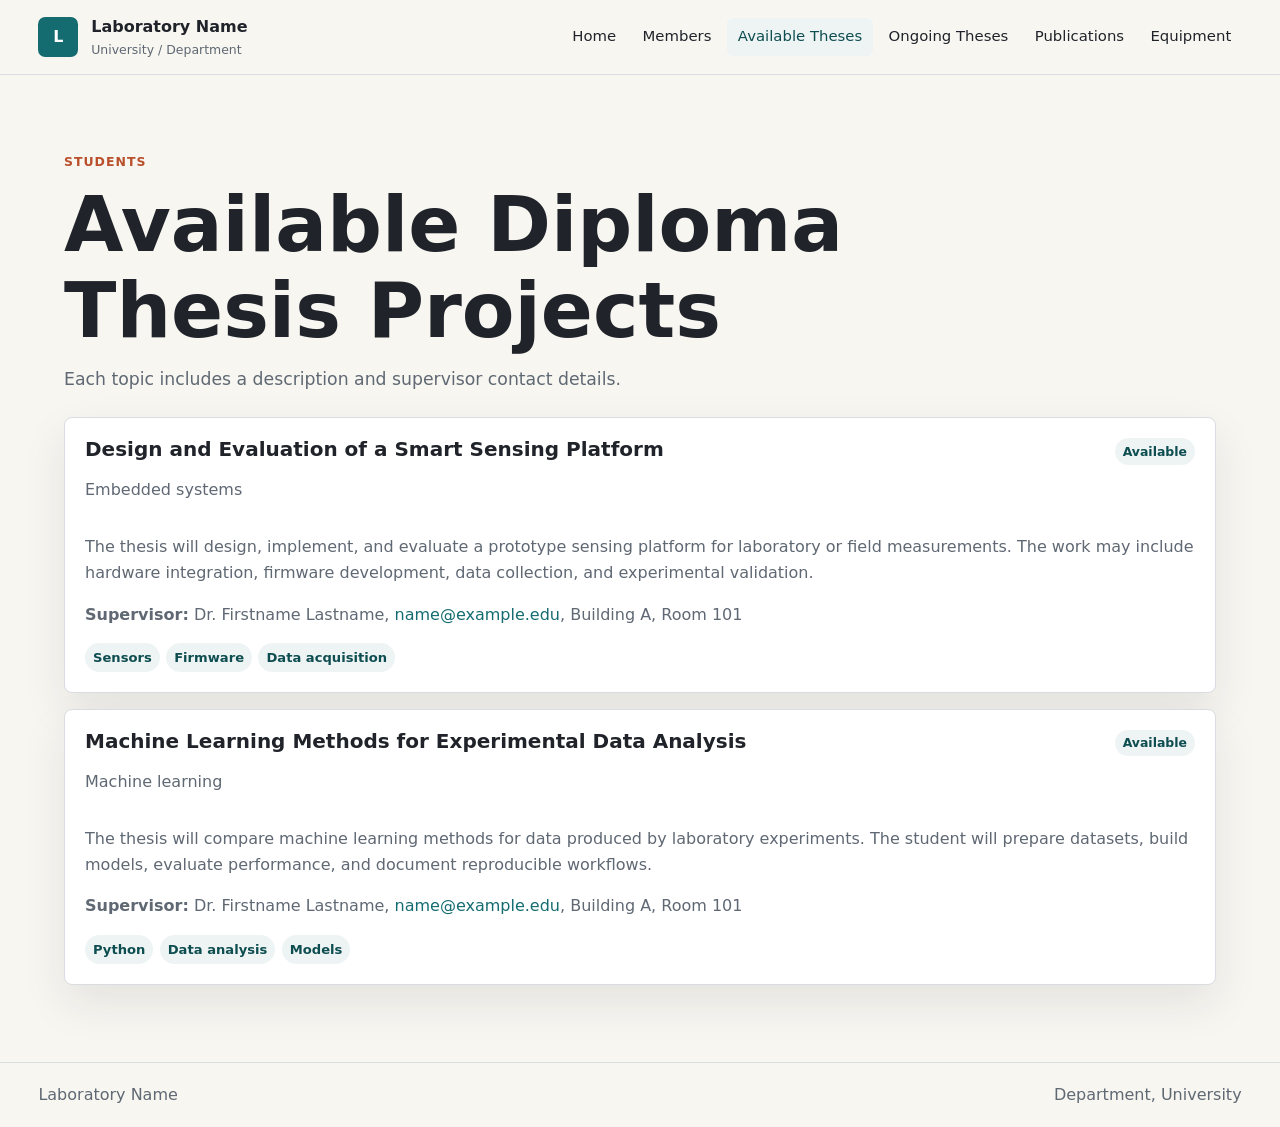
==== available-theses.html @ 0ec5addf "first commit" ====
<!doctype html>
<html lang="en">
  <head>
    <meta charset="utf-8">
    <meta name="viewport" content="width=device-width, initial-scale=1">
    <title>Available Diploma Theses | Lab Website</title>
    <link rel="stylesheet" href="assets/styles.css">
    <script src="assets/site.js" defer></script>
  </head>
  <body data-page="available-theses">
    <header class="site-header">
      <a class="brand" href="index.html"><span class="brand-mark">L</span><span><strong>Laboratory Name</strong><small>University / Department</small></span></a>
      <button class="nav-toggle" type="button" aria-label="Toggle navigation" aria-expanded="false">Menu</button>
      <nav class="site-nav" aria-label="Primary navigation">
        <a href="index.html">Home</a><a href="members.html">Members</a><a href="available-theses.html">Available Theses</a><a href="ongoing-theses.html">Ongoing Theses</a><a href="publications.html">Publications</a><a href="equipment.html">Equipment</a>
      </nav>
    </header>
    <main class="page">
      <section class="page-heading">
        <p class="eyebrow">Students</p>
        <h1>Available Diploma Thesis Projects</h1>
        <p>Each topic includes a description and supervisor contact details.</p>
      </section>
      <section id="available-theses-list" class="stack" aria-live="polite"></section>
    </main>
    <footer class="site-footer"><span>Laboratory Name</span><span>Department, University</span></footer>
  </body>
</html>
---- assets/styles.css ----
:root {
  --bg: #f7f6f1;
  --surface: #ffffff;
  --ink: #20242a;
  --muted: #5f6873;
  --line: #d9dde2;
  --accent: #146c70;
  --accent-dark: #0e4d50;
  --warm: #b94f2b;
  --soft: #eef4f4;
  --shadow: 0 18px 45px rgba(32, 36, 42, 0.09);
}

* {
  box-sizing: border-box;
}

body {
  margin: 0;
  color: var(--ink);
  background: var(--bg);
  font-family: Inter, ui-sans-serif, system-ui, -apple-system, BlinkMacSystemFont, "Segoe UI", sans-serif;
  line-height: 1.6;
}

a {
  color: var(--accent);
  text-decoration: none;
}

a:hover {
  color: var(--accent-dark);
}

.site-header {
  position: sticky;
  top: 0;
  z-index: 20;
  display: flex;
  align-items: center;
  justify-content: space-between;
  gap: 1rem;
  padding: 0.9rem clamp(1rem, 3vw, 2.5rem);
  background: rgba(247, 246, 241, 0.94);
  border-bottom: 1px solid var(--line);
  backdrop-filter: blur(12px);
}

.brand {
  display: inline-flex;
  align-items: center;
  gap: 0.8rem;
  min-width: 15rem;
  color: var(--ink);
}

.brand-mark {
  display: grid;
  width: 2.5rem;
  height: 2.5rem;
  place-items: center;
  color: #fff;
  font-weight: 800;
  background: var(--accent);
  border-radius: 0.45rem;
}

.brand strong,
.brand small {
  display: block;
}

.brand small {
  color: var(--muted);
  font-size: 0.78rem;
}

.site-nav {
  display: flex;
  flex-wrap: wrap;
  justify-content: flex-end;
  gap: 0.35rem;
}

.site-nav a {
  padding: 0.45rem 0.65rem;
  color: var(--ink);
  border-radius: 0.4rem;
  font-size: 0.93rem;
}

.site-nav a:hover,
.site-nav a[aria-current="page"] {
  color: var(--accent-dark);
  background: var(--soft);
}

.nav-toggle {
  display: none;
  border: 1px solid var(--line);
  color: var(--ink);
  background: var(--surface);
  border-radius: 0.4rem;
  padding: 0.45rem 0.7rem;
}

.hero {
  min-height: calc(100vh - 5rem);
  display: grid;
  align-items: end;
  padding: clamp(5rem, 11vw, 8rem) clamp(1rem, 5vw, 5rem) clamp(3rem, 7vw, 5rem);
  color: #fff;
  background:
    linear-gradient(90deg, rgba(10, 30, 34, 0.88), rgba(10, 30, 34, 0.46)),
    url("images/lab-hero.svg") center / cover;
}

.hero-content {
  max-width: 48rem;
}

.eyebrow {
  margin: 0 0 0.6rem;
  color: var(--warm);
  font-size: 0.78rem;
  font-weight: 800;
  letter-spacing: 0.08em;
  text-transform: uppercase;
}

.hero .eyebrow {
  color: #f7c59b;
}

h1,
h2,
h3 {
  margin: 0;
  line-height: 1.12;
}

h1 {
  font-size: clamp(2.6rem, 6vw, 5.8rem);
}

h2 {
  font-size: clamp(1.8rem, 3vw, 2.8rem);
}

h3 {
  font-size: 1.2rem;
}

.lead {
  max-width: 42rem;
  margin: 1rem 0 0;
  font-size: clamp(1.1rem, 2vw, 1.35rem);
}

.hero-actions {
  display: flex;
  flex-wrap: wrap;
  gap: 0.75rem;
  margin-top: 1.5rem;
}

.button {
  display: inline-flex;
  align-items: center;
  justify-content: center;
  min-height: 2.75rem;
  padding: 0.65rem 1rem;
  color: #fff;
  background: var(--accent);
  border: 1px solid var(--accent);
  border-radius: 0.45rem;
  font-weight: 700;
}

.button:hover {
  color: #fff;
  background: var(--accent-dark);
}

.button.secondary {
  color: #fff;
  background: rgba(255, 255, 255, 0.12);
  border-color: rgba(255, 255, 255, 0.65);
}

.section,
.page {
  padding: clamp(2.5rem, 6vw, 5rem) clamp(1rem, 5vw, 5rem);
}

.section-heading,
.page-heading {
  max-width: 52rem;
  margin-bottom: 1.5rem;
}

.page-heading p:not(.eyebrow) {
  margin: 0.75rem 0 0;
  color: var(--muted);
  font-size: 1.08rem;
}

.two-column {
  display: grid;
  grid-template-columns: repeat(2, minmax(0, 1fr));
  gap: clamp(1.25rem, 4vw, 3rem);
  max-width: 70rem;
}

.muted {
  background: var(--soft);
}

.stat-grid,
.card-grid {
  display: grid;
  grid-template-columns: repeat(3, minmax(0, 1fr));
  gap: 1rem;
}

.stat-grid article,
.card,
.thesis,
.publication {
  background: var(--surface);
  border: 1px solid var(--line);
  border-radius: 0.5rem;
  box-shadow: var(--shadow);
}

.stat-grid article {
  padding: 1.25rem;
}

.stat-grid strong {
  display: block;
  margin-bottom: 0.35rem;
  font-size: 1.2rem;
}

.stat-grid span,
.meta,
.contact,
.publication-details,
.card p,
.thesis p,
.publication p {
  color: var(--muted);
}

.card {
  padding: 1.2rem;
}

.card h2,
.thesis h2,
.publication h2 {
  font-size: 1.25rem;
}

.role {
  margin: 0.15rem 0 0.8rem;
  color: var(--warm);
  font-weight: 700;
}

.contact {
  display: grid;
  gap: 0.25rem;
  margin: 0.9rem 0;
  font-size: 0.94rem;
}

.tag-list {
  display: flex;
  flex-wrap: wrap;
  gap: 0.4rem;
  margin-top: 0.85rem;
}

.tag {
  padding: 0.25rem 0.5rem;
  color: var(--accent-dark);
  background: var(--soft);
  border-radius: 999px;
  font-size: 0.82rem;
  font-weight: 700;
}

.stack {
  display: grid;
  gap: 1rem;
  max-width: 75rem;
}

.thesis,
.publication {
  padding: 1.25rem;
}

.record-header {
  display: flex;
  justify-content: space-between;
  gap: 1rem;
  align-items: flex-start;
}

.status {
  flex: 0 0 auto;
  padding: 0.2rem 0.5rem;
  color: var(--accent-dark);
  background: var(--soft);
  border-radius: 999px;
  font-size: 0.78rem;
  font-weight: 800;
}

.publication-details {
  margin: 0.5rem 0;
}

.link-row {
  display: flex;
  flex-wrap: wrap;
  gap: 0.65rem;
  margin-top: 0.9rem;
}

.link-row a {
  font-weight: 800;
}

.site-footer {
  display: flex;
  justify-content: space-between;
  gap: 1rem;
  padding: 1.2rem clamp(1rem, 3vw, 2.5rem);
  color: var(--muted);
  border-top: 1px solid var(--line);
}

.notice {
  padding: 1rem;
  color: var(--muted);
  background: var(--surface);
  border: 1px dashed var(--line);
  border-radius: 0.5rem;
}

@media (max-width: 860px) {
  .site-header {
    align-items: flex-start;
  }

  .nav-toggle {
    display: inline-flex;
  }

  .site-nav {
    display: none;
    position: absolute;
    top: 4.5rem;
    left: 1rem;
    right: 1rem;
    flex-direction: column;
    padding: 0.75rem;
    background: var(--surface);
    border: 1px solid var(--line);
    border-radius: 0.5rem;
    box-shadow: var(--shadow);
  }

  .site-nav.is-open {
    display: flex;
  }

  .two-column,
  .stat-grid,
  .card-grid {
    grid-template-columns: 1fr;
  }

  .hero {
    min-height: 34rem;
  }

  .record-header,
  .site-footer {
    flex-direction: column;
  }
}
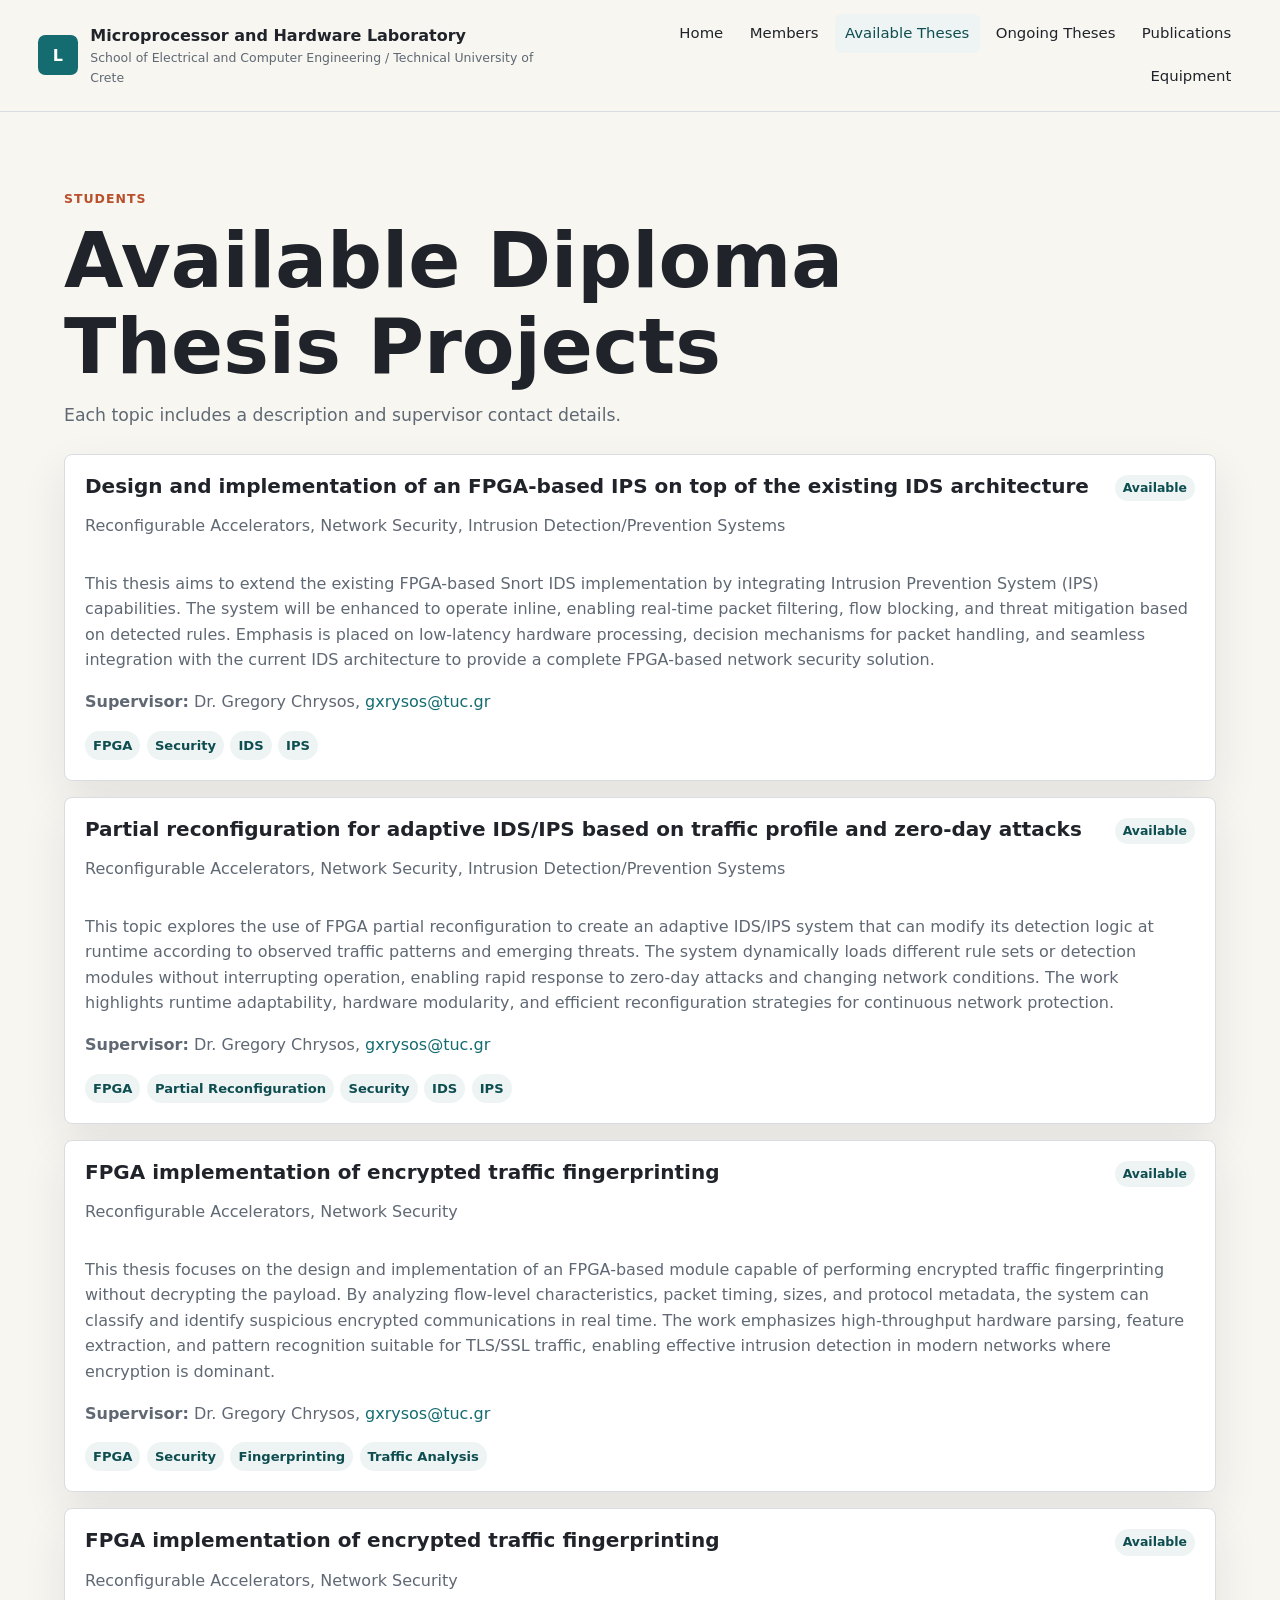
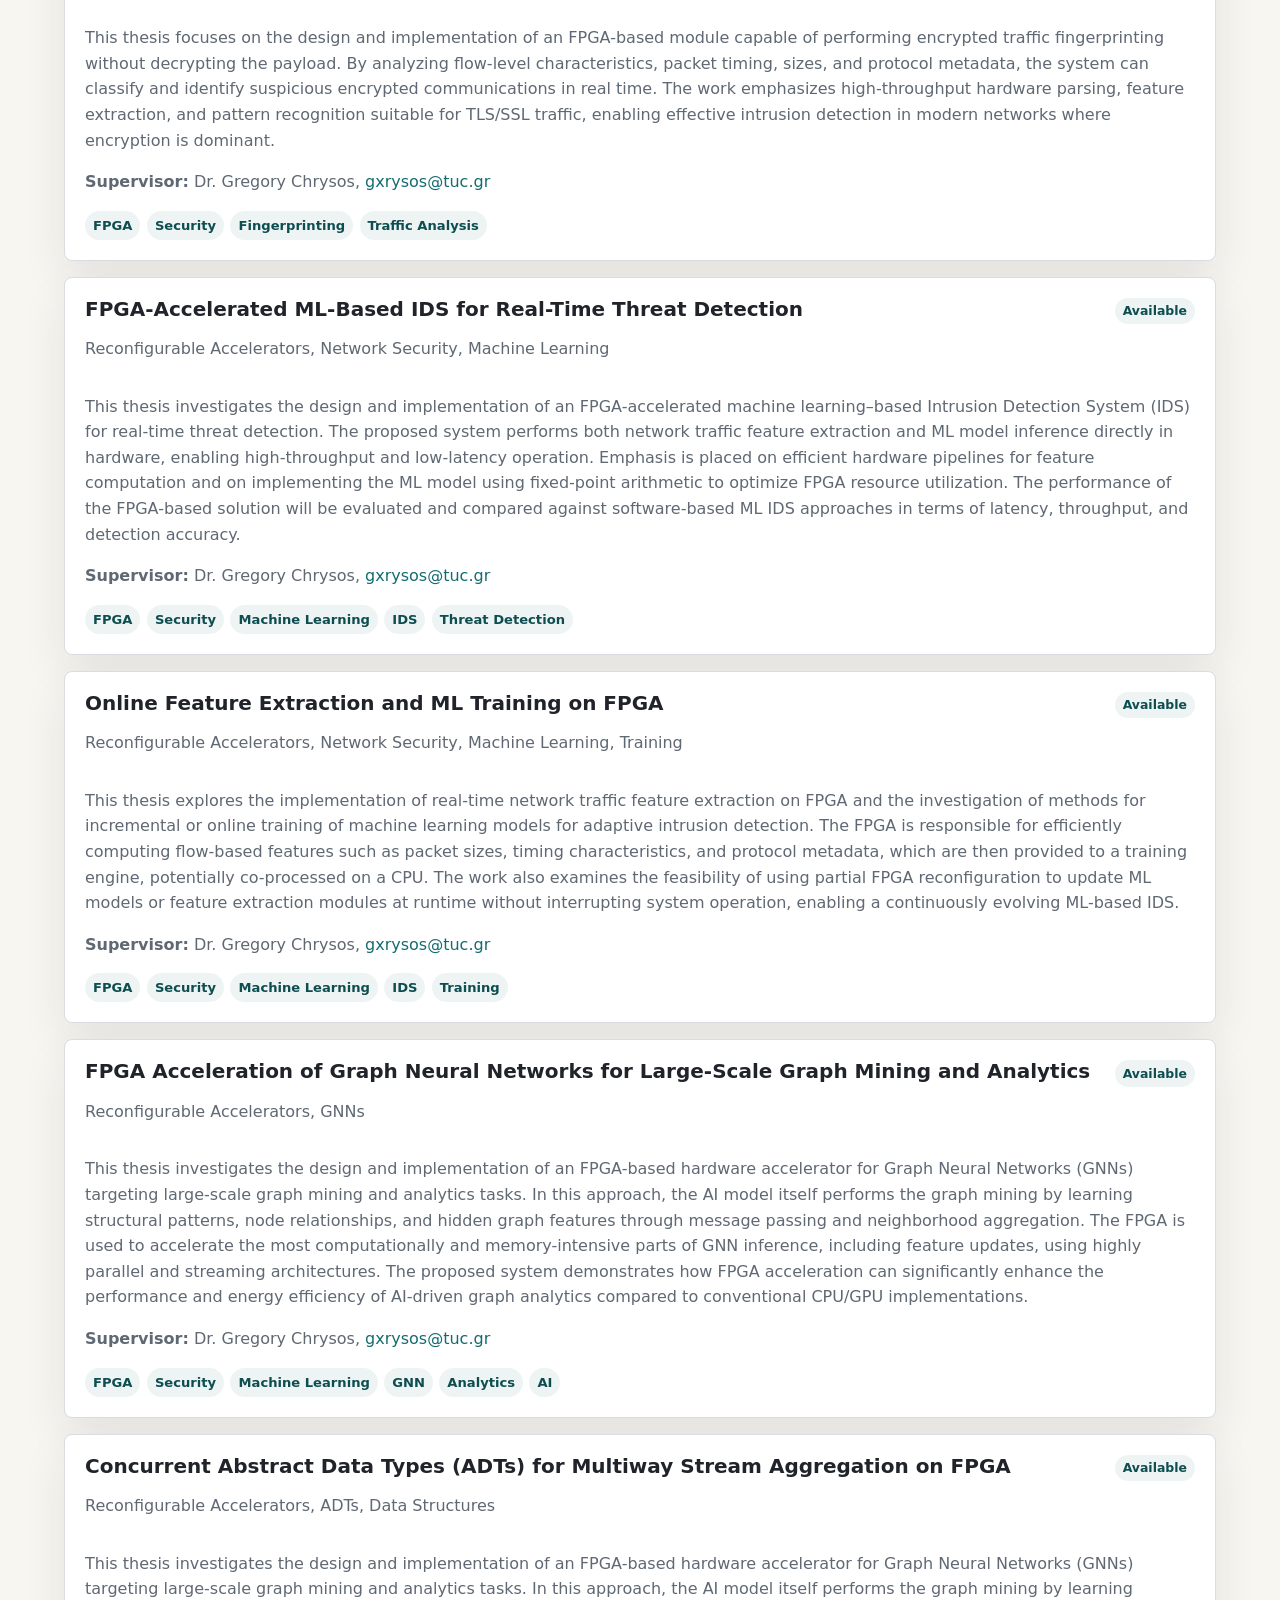
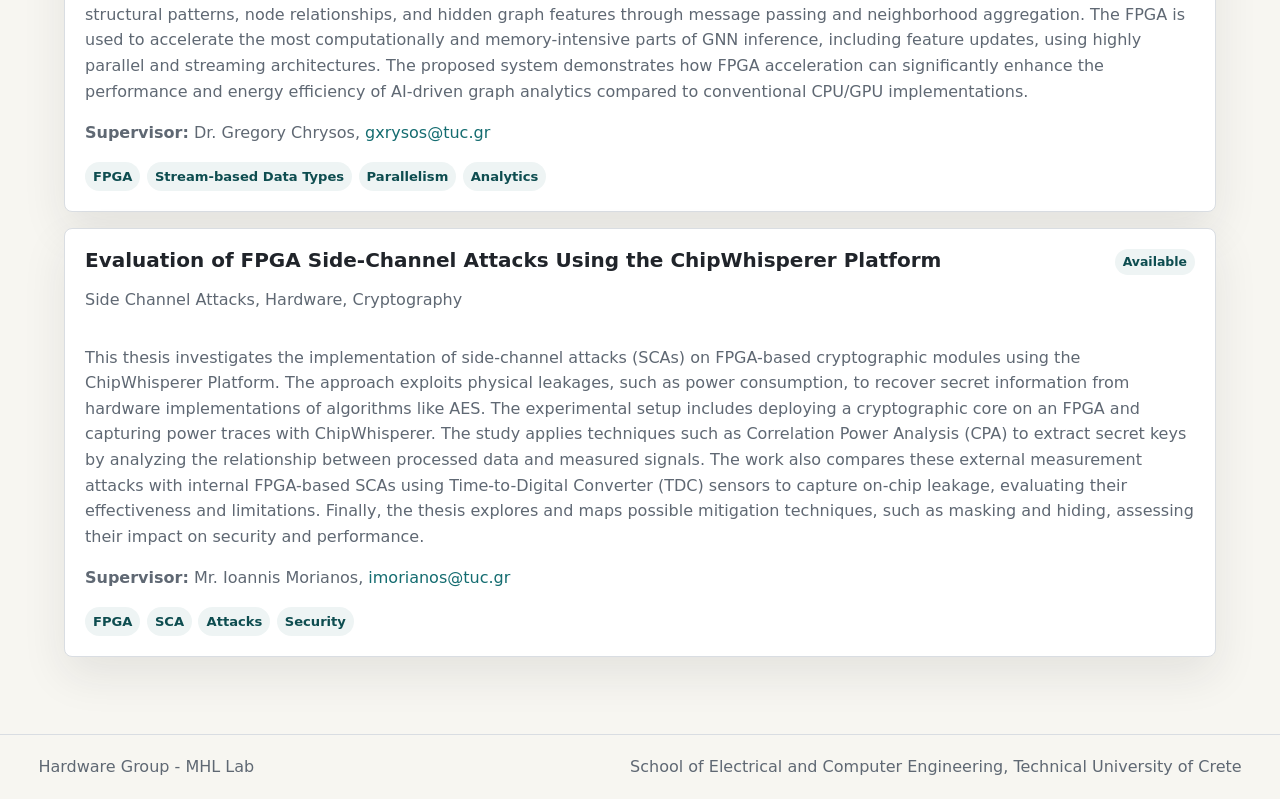
==== commit 4b7e1ad0: "update headers and footers" ====
--- a/available-theses.html
+++ b/available-theses.html
@@ -9,7 +9,7 @@
   </head>
   <body data-page="available-theses">
     <header class="site-header">
-      <a class="brand" href="index.html"><span class="brand-mark">L</span><span><strong>Laboratory Name</strong><small>University / Department</small></span></a>
+      <a class="brand" href="index.html"><span class="brand-mark">L</span><span><strong>Microprocessor and Hardware Laboratory</strong><small>School of Electrical and Computer Engineering / Technical University of Crete</small></span></a>
       <button class="nav-toggle" type="button" aria-label="Toggle navigation" aria-expanded="false">Menu</button>
       <nav class="site-nav" aria-label="Primary navigation">
         <a href="index.html">Home</a><a href="members.html">Members</a><a href="available-theses.html">Available Theses</a><a href="ongoing-theses.html">Ongoing Theses</a><a href="publications.html">Publications</a><a href="equipment.html">Equipment</a>
@@ -23,6 +23,6 @@
       </section>
       <section id="available-theses-list" class="stack" aria-live="polite"></section>
     </main>
-    <footer class="site-footer"><span>Laboratory Name</span><span>Department, University</span></footer>
+    <footer class="site-footer"><span>Hardware Group - MHL Lab</span><span>School of Electrical and Computer Engineering, Technical University of Crete</span></footer>
   </body>
 </html>
--- a/assets/styles.css
+++ b/assets/styles.css
@@ -221,6 +221,34 @@
   display: grid;
   grid-template-columns: repeat(3, minmax(0, 1fr));
   gap: 1rem;
+}
+
+.member-sections {
+  display: grid;
+  gap: clamp(1.75rem, 4vw, 3rem);
+}
+
+.member-group {
+  display: grid;
+  gap: 1rem;
+}
+
+.member-group-heading {
+  display: flex;
+  align-items: end;
+  justify-content: space-between;
+  gap: 1rem;
+  padding-bottom: 0.65rem;
+  border-bottom: 1px solid var(--line);
+}
+
+.member-group-heading h2 {
+  font-size: clamp(1.35rem, 2.4vw, 2rem);
+}
+
+.member-group-heading span {
+  color: var(--muted);
+  font-size: 0.94rem;
 }
 
 .stat-grid article,
@@ -385,6 +413,11 @@
     grid-template-columns: 1fr;
   }
 
+  .member-group-heading {
+    align-items: flex-start;
+    flex-direction: column;
+  }
+
   .hero {
     min-height: 34rem;
   }
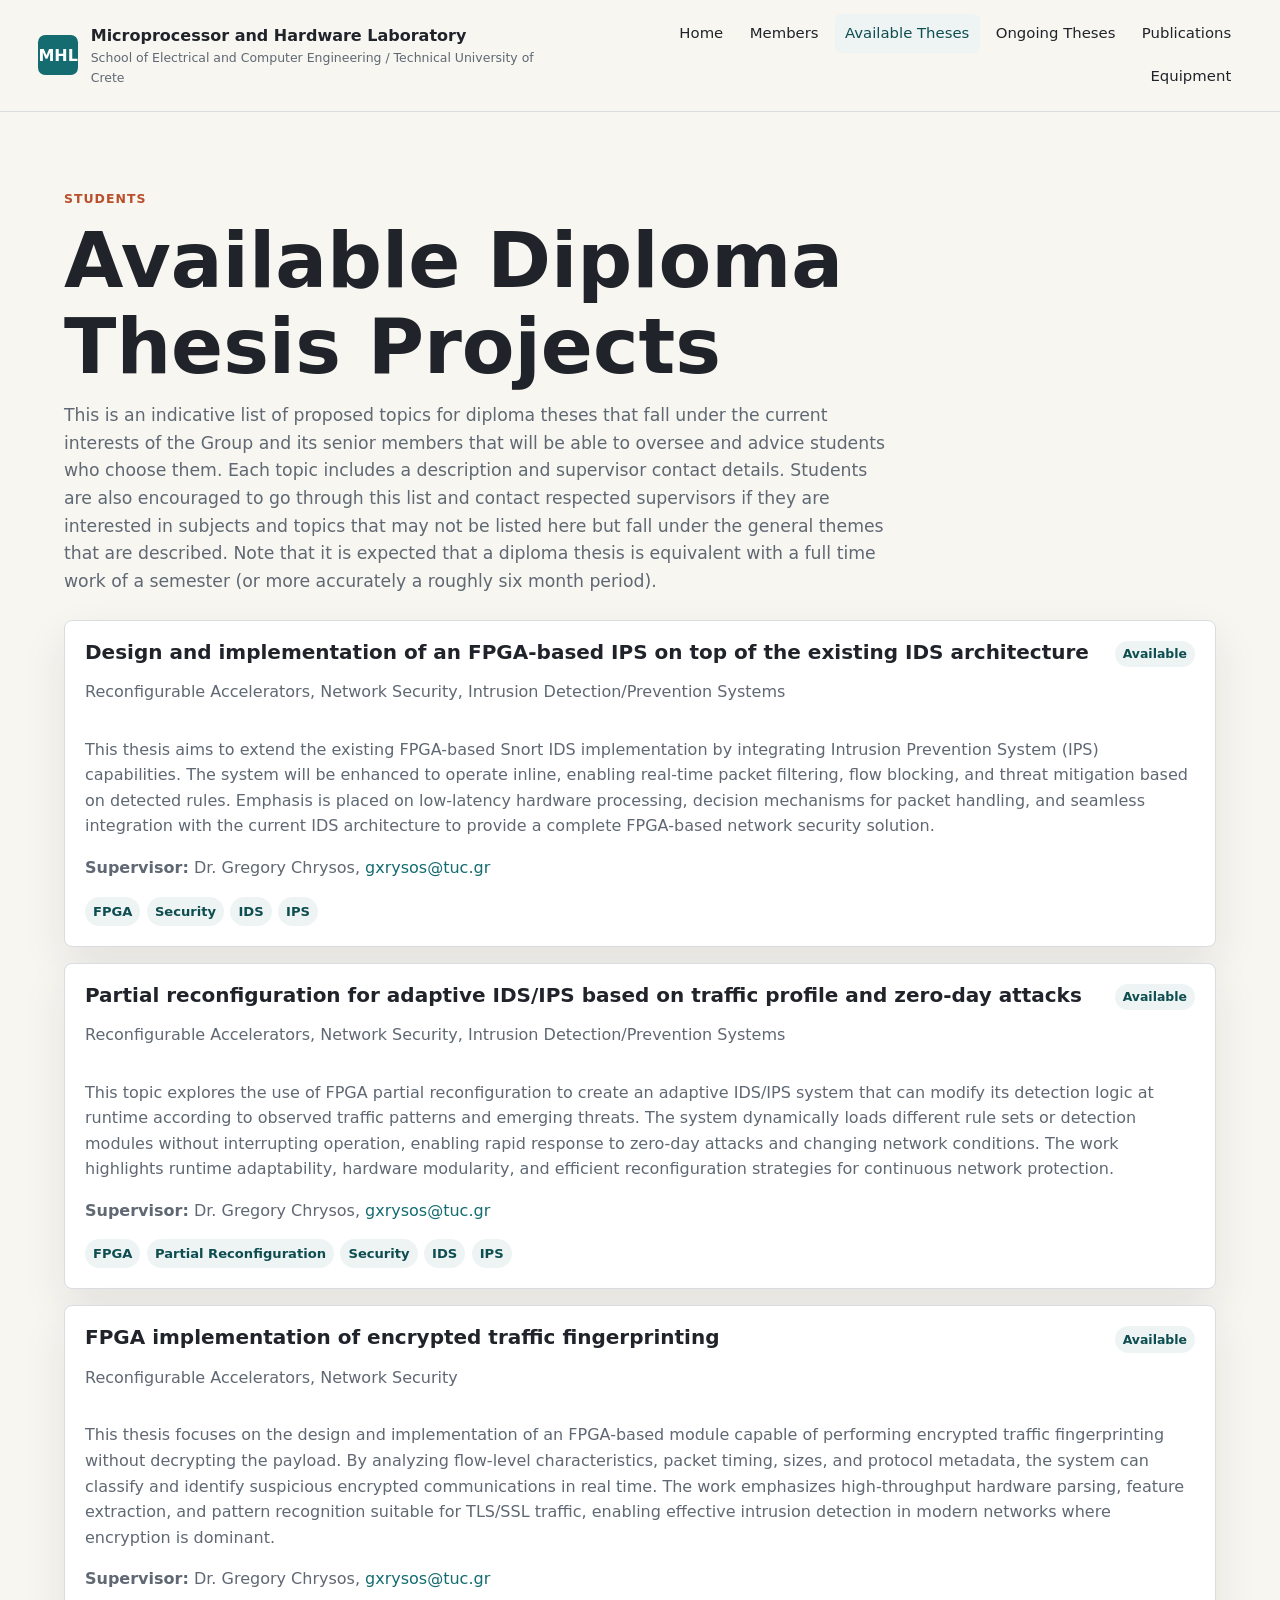
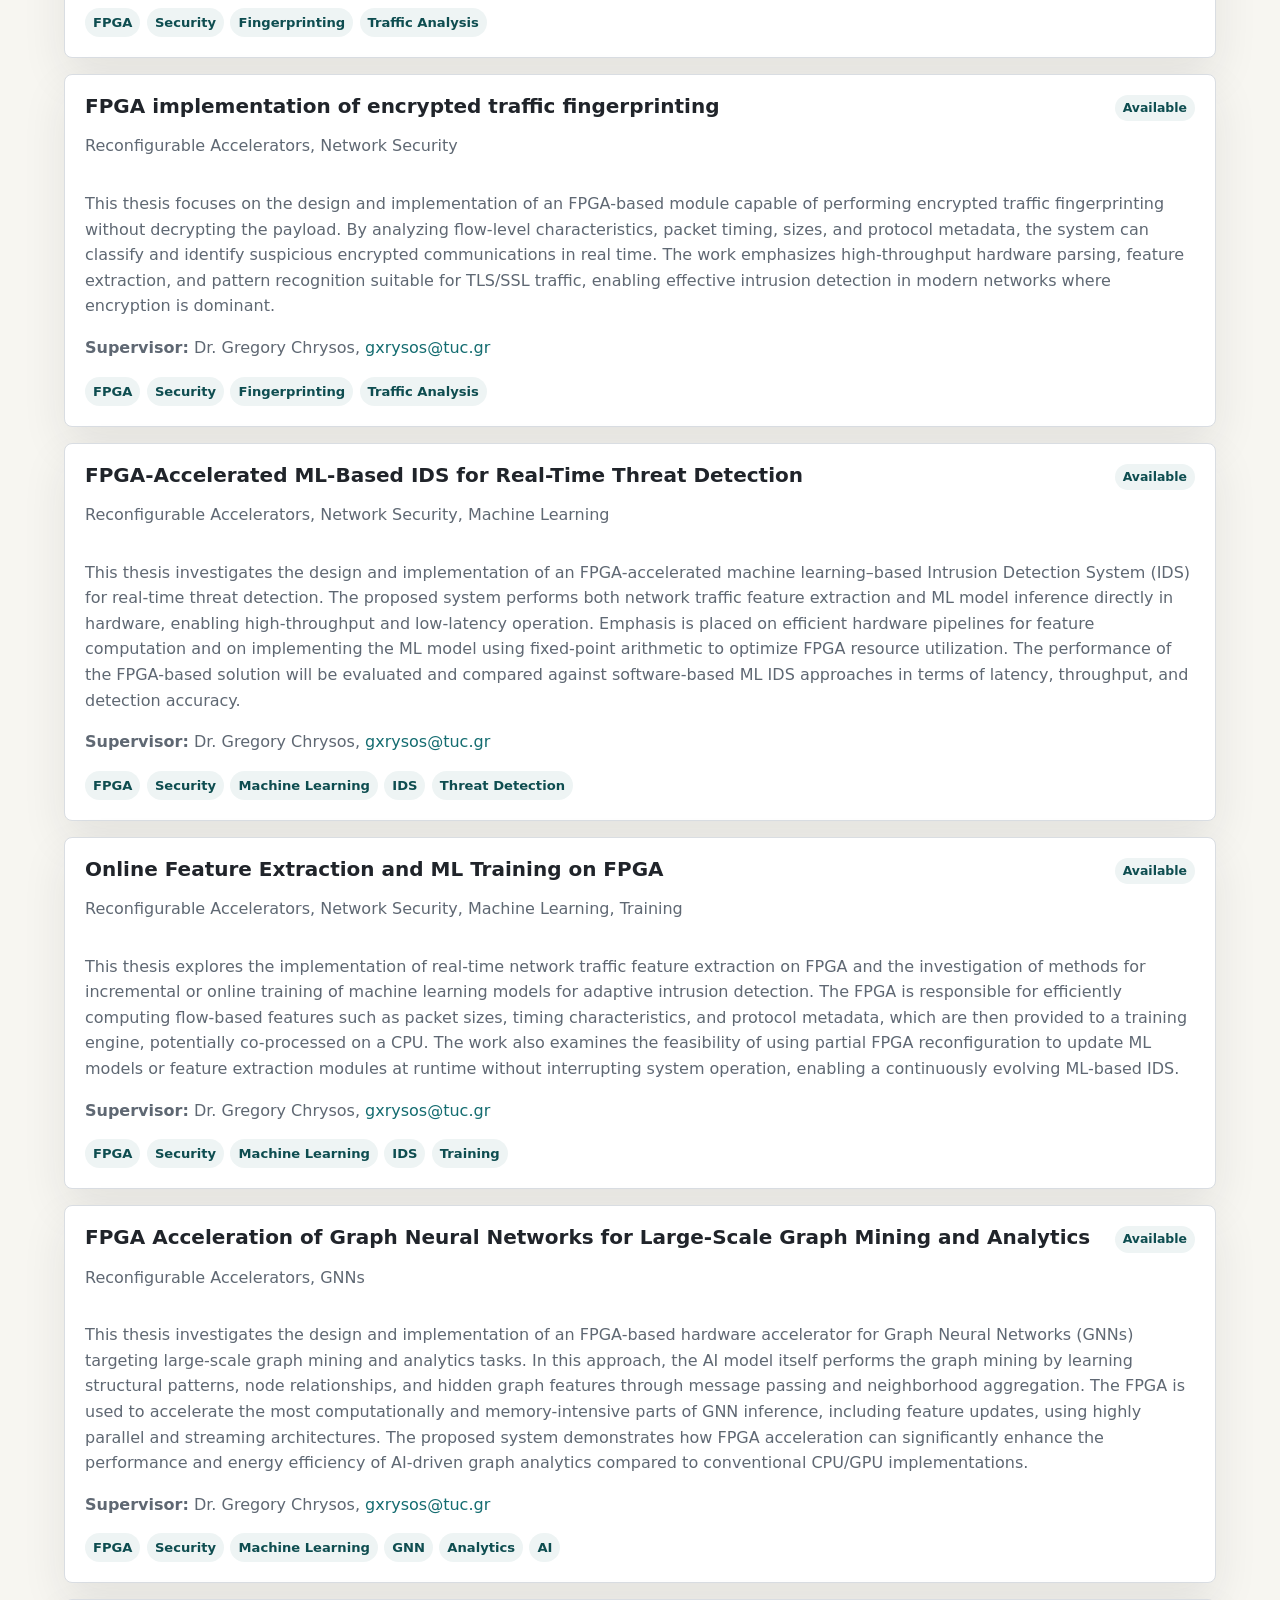
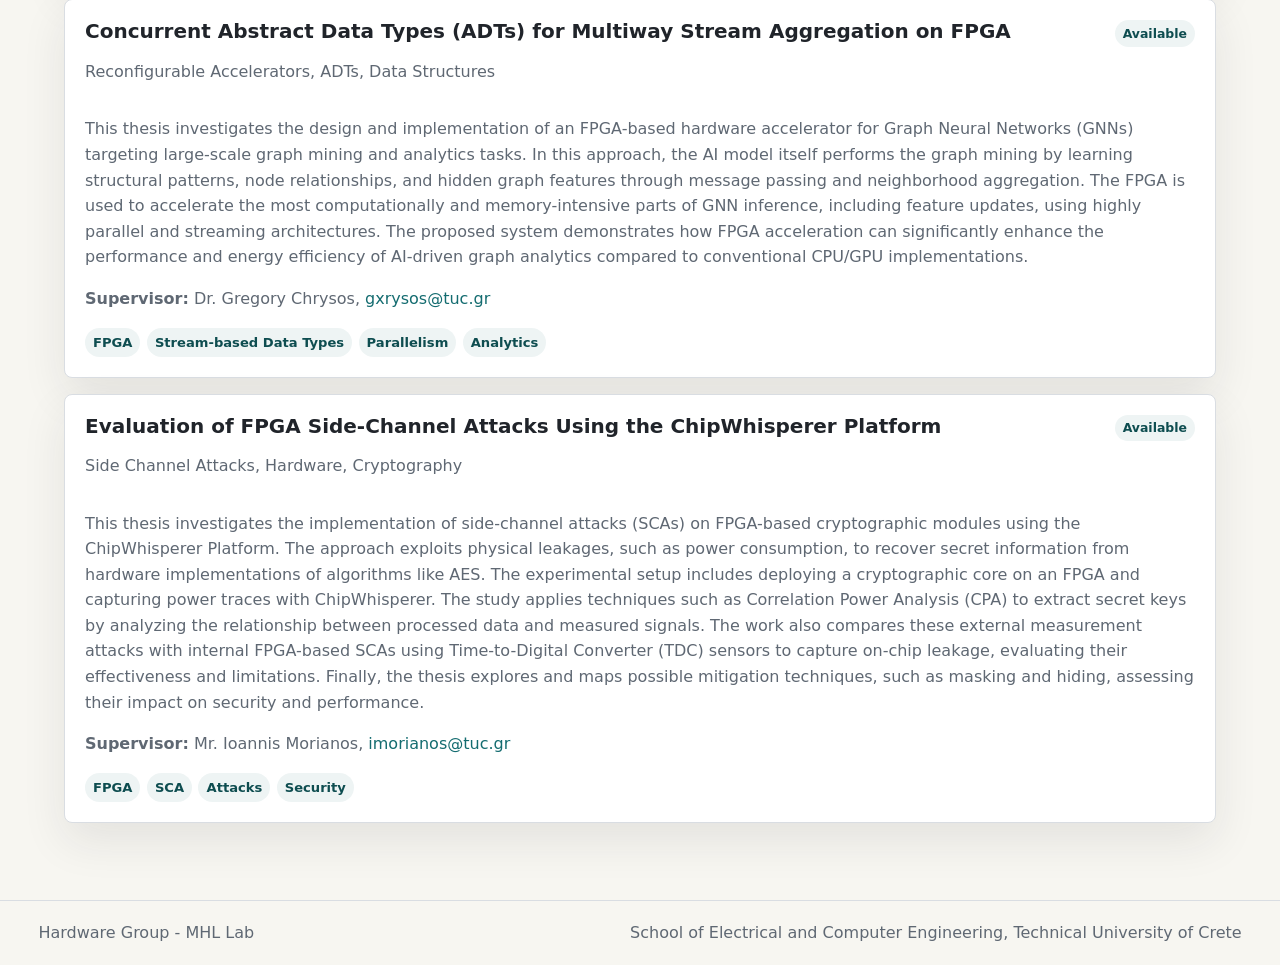
==== commit d4bf265e: "major changes to all pages and content" ====
--- a/available-theses.html
+++ b/available-theses.html
@@ -9,7 +9,7 @@
   </head>
   <body data-page="available-theses">
     <header class="site-header">
-      <a class="brand" href="index.html"><span class="brand-mark">L</span><span><strong>Microprocessor and Hardware Laboratory</strong><small>School of Electrical and Computer Engineering / Technical University of Crete</small></span></a>
+      <a class="brand" href="index.html"><span class="brand-mark">MHL</span><span><strong>Microprocessor and Hardware Laboratory</strong><small>School of Electrical and Computer Engineering / Technical University of Crete</small></span></a>
       <button class="nav-toggle" type="button" aria-label="Toggle navigation" aria-expanded="false">Menu</button>
       <nav class="site-nav" aria-label="Primary navigation">
         <a href="index.html">Home</a><a href="members.html">Members</a><a href="available-theses.html">Available Theses</a><a href="ongoing-theses.html">Ongoing Theses</a><a href="publications.html">Publications</a><a href="equipment.html">Equipment</a>
@@ -19,7 +19,7 @@
       <section class="page-heading">
         <p class="eyebrow">Students</p>
         <h1>Available Diploma Thesis Projects</h1>
-        <p>Each topic includes a description and supervisor contact details.</p>
+        <p>This is an indicative list of proposed topics for diploma theses that fall under the current interests of the Group and its senior members that will be able to oversee and advice students who choose them. Each topic includes a description and supervisor contact details. Students are also encouraged to go through this list and contact respected supervisors if they are interested in subjects and topics that may not be listed here but fall under the general themes that are described. Note that it is expected that a diploma thesis is equivalent with a full time work of a semester (or more accurately a roughly six month period). </p>
       </section>
       <section id="available-theses-list" class="stack" aria-live="polite"></section>
     </main>
--- a/assets/styles.css
+++ b/assets/styles.css
@@ -223,17 +223,20 @@
   gap: 1rem;
 }
 
-.member-sections {
+.member-sections,
+.equipment-sections {
   display: grid;
   gap: clamp(1.75rem, 4vw, 3rem);
 }
 
-.member-group {
-  display: grid;
-  gap: 1rem;
-}
-
-.member-group-heading {
+.member-group,
+.content-group {
+  display: grid;
+  gap: 1rem;
+}
+
+.member-group-heading,
+.content-group-heading {
   display: flex;
   align-items: end;
   justify-content: space-between;
@@ -242,11 +245,13 @@
   border-bottom: 1px solid var(--line);
 }
 
-.member-group-heading h2 {
+.member-group-heading h2,
+.content-group-heading h2 {
   font-size: clamp(1.35rem, 2.4vw, 2rem);
 }
 
-.member-group-heading span {
+.member-group-heading span,
+.content-group-heading span {
   color: var(--muted);
   font-size: 0.94rem;
 }
@@ -318,6 +323,18 @@
   border-radius: 999px;
   font-size: 0.82rem;
   font-weight: 700;
+}
+
+.feature-list {
+  display: grid;
+  gap: 0.4rem;
+  margin: 0.95rem 0 0;
+  padding-left: 1.1rem;
+  color: var(--muted);
+}
+
+.feature-list li::marker {
+  color: var(--accent);
 }
 
 .stack {
@@ -413,7 +430,8 @@
     grid-template-columns: 1fr;
   }
 
-  .member-group-heading {
+  .member-group-heading,
+  .content-group-heading {
     align-items: flex-start;
     flex-direction: column;
   }
